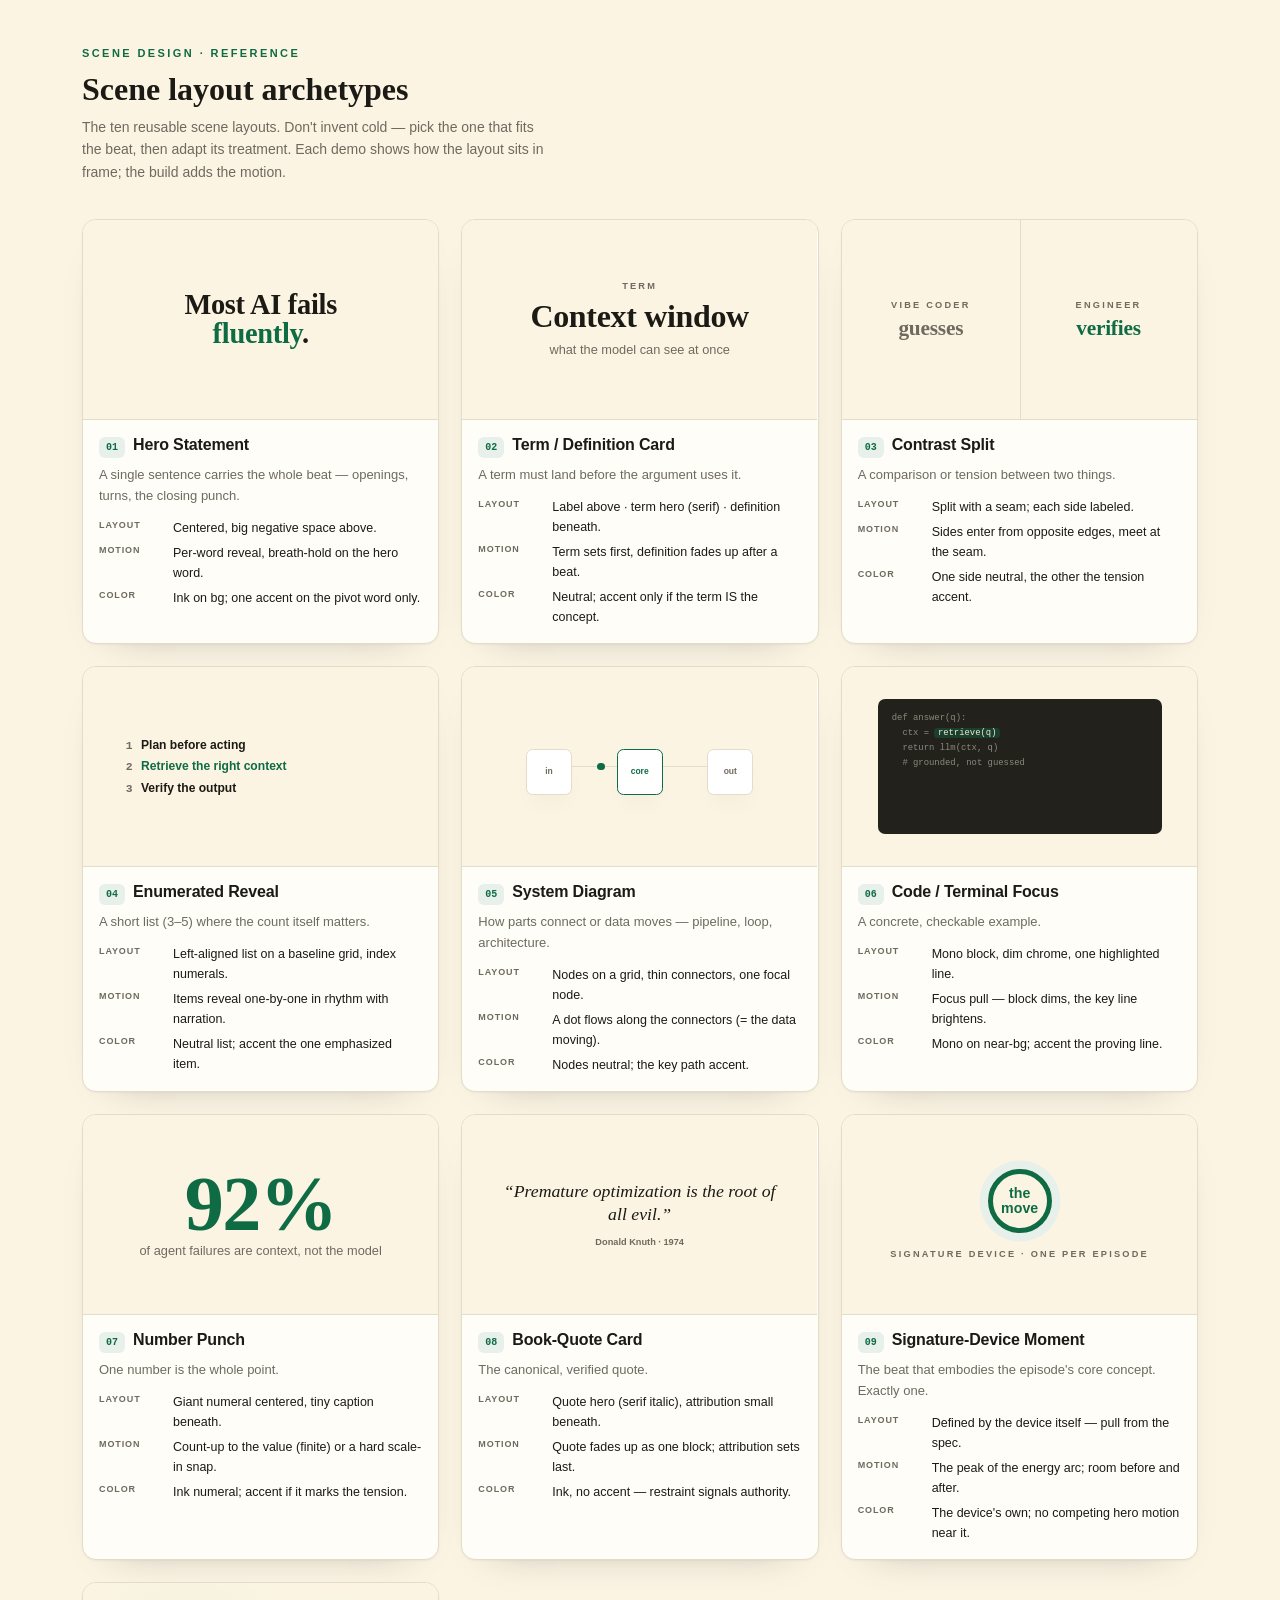
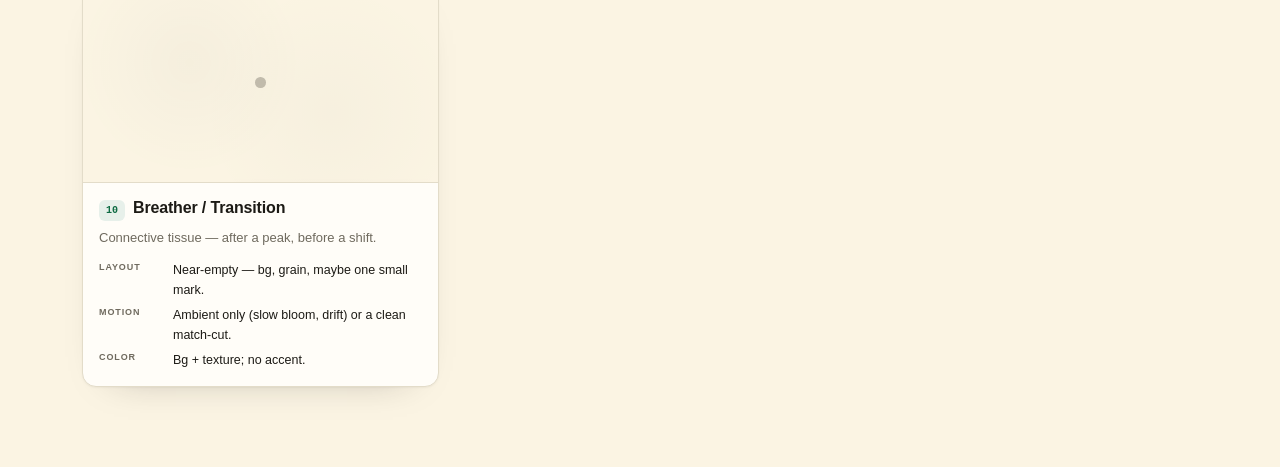
==== scene-design/references/scene-layouts.html @ bbed7df8 "scene-design: simple visual gallery of the 10 layout archetypes scene-layouts.html — one static, sel" ====
<!doctype html>
<html lang="en">
<head>
<meta charset="utf-8">
<meta name="viewport" content="width=device-width,initial-scale=1">
<title>Scene layout reference · archetypes</title>
<style>
  :root{
    --bg:#FBF4E3; --ink:#1C1A15; --muted:#6F6A5E; --line:#E3DCC9;
    --accent:#0E6B43; --accent-soft:#E7F0EA; --card:#FFFDF8;
    --serif:'Iowan Old Style','Palatino Linotype',Palatino,Georgia,serif;
    --sans:-apple-system,BlinkMacSystemFont,'Segoe UI',Inter,Roboto,sans-serif;
    --mono:ui-monospace,'SF Mono',Menlo,Consolas,monospace;
  }
  *{box-sizing:border-box}
  body{margin:0;background:var(--bg);color:var(--ink);font:14px/1.6 var(--sans);
    -webkit-font-smoothing:antialiased}
  header{max-width:1180px;margin:0 auto;padding:48px 32px 8px}
  header .ey{font:600 11px/1 var(--sans);letter-spacing:.22em;text-transform:uppercase;
    color:var(--accent);margin:0 0 12px}
  header h1{font:600 32px/1.15 var(--serif);margin:0 0 8px}
  header p{color:var(--muted);max-width:60ch;margin:0}
  .grid{max-width:1180px;margin:0 auto;padding:28px 32px 80px;
    display:grid;grid-template-columns:repeat(auto-fill,minmax(330px,1fr));gap:22px}
  .arch{background:var(--card);border:1px solid var(--line);border-radius:14px;overflow:hidden;
    box-shadow:0 1px 2px rgba(28,26,21,.04),0 16px 40px -32px rgba(28,26,21,.4)}
  .demo{position:relative;aspect-ratio:16/9;background:var(--bg);
    border-bottom:1px solid var(--line);container-type:inline-size;overflow:hidden}
  .meta{padding:14px 16px 16px}
  .meta .n{font:600 10px/1 var(--mono);color:var(--accent);background:var(--accent-soft);
    border-radius:6px;padding:5px 7px;margin-right:8px}
  .meta h2{display:inline;font:600 16px/1.3 var(--sans);letter-spacing:-.01em}
  .meta .when{color:var(--muted);margin:9px 0 11px;font-size:13px}
  .meta dl{margin:0;display:grid;grid-template-columns:64px 1fr;gap:5px 10px;font-size:12.5px}
  .meta dt{font:600 9px/1.6 var(--sans);letter-spacing:.1em;text-transform:uppercase;color:var(--muted)}
  .meta dd{margin:0}
  /* shared demo primitives (sized in container-query units to scale with the card) */
  .pad{position:absolute;inset:0;display:flex;flex-direction:column;align-items:center;
    justify-content:center;text-align:center;padding:7cqw 9cqw;gap:2.4cqw}
  .acc{color:var(--accent)}
  .lbl{font:700 2.6cqw/1.3 var(--sans);letter-spacing:.24em;text-transform:uppercase;color:var(--muted);margin:0}
  .hero{font:700 8cqw/1.05 var(--serif);letter-spacing:-.01em;margin:0}
  .sub{font:500 3.6cqw/1.3 var(--sans);color:var(--muted);margin:0}
  .seam{position:absolute;top:0;bottom:0;left:50%;width:1px;background:var(--line)}
  .col{position:absolute;top:0;bottom:0;width:50%;display:flex;flex-direction:column;
    align-items:center;justify-content:center;gap:1.6cqw}
  .chip{display:inline-block;font:600 2.6cqw/1 var(--sans);padding:1.6cqw 3cqw;border-radius:999px;
    background:var(--accent-soft);color:var(--accent);border:1px solid #CDE3D6}
  .row{display:flex;align-items:baseline;gap:2.4cqw;width:100%}
  .row .ix{font:700 3.2cqw/1 var(--mono);color:var(--muted)}
  .row .tx{font:600 3.4cqw/1.2 var(--sans)}
  .node{position:absolute;width:13cqw;height:13cqw;border-radius:14%;background:#fff;
    border:1px solid var(--line);display:flex;align-items:center;justify-content:center;
    font:700 2.4cqw/1 var(--sans);color:var(--muted);box-shadow:0 4cqw 8cqw -5cqw rgba(28,26,21,.3)}
  .link{position:absolute;height:1px;background:var(--line)}
  .flowdot{position:absolute;width:2.2cqw;height:2.2cqw;border-radius:50%;background:var(--accent)}
  pre.code{position:absolute;inset:9cqw 10cqw;margin:0;background:#23211B;border-radius:2cqw;
    padding:3.4cqw 4cqw;font:2.5cqw/1.7 var(--mono);color:#8C887C;overflow:hidden}
  pre.code .hot{color:#EDEAE0;background:rgba(14,107,67,.4);border-radius:1cqw;padding:0 1cqw}
  .num{font:700 22cqw/.9 var(--serif);letter-spacing:-.02em;margin:0}
  blockquote.q{font:italic 500 5cqw/1.3 var(--serif);margin:0;max-width:80cqw}
  cite.cite{font:600 2.6cqw/1.4 var(--sans);color:var(--muted);font-style:normal}
  .device{width:18cqw;height:18cqw;border-radius:50%;border:1.5cqw solid var(--accent);
    box-shadow:0 0 0 2.4cqw var(--accent-soft);display:flex;align-items:center;justify-content:center;
    font:700 4cqw/1 var(--sans);color:var(--accent)}
  .mark{width:3cqw;height:3cqw;border-radius:50%;background:var(--muted);opacity:.4}
  .grain{position:absolute;inset:0;opacity:.5;
    background:radial-gradient(circle at 30% 40%,rgba(28,26,21,.05),transparent 40%),
    radial-gradient(circle at 70% 65%,rgba(28,26,21,.04),transparent 45%)}
</style>
</head>
<body>
<header>
  <p class="ey">Scene design · reference</p>
  <h1>Scene layout archetypes</h1>
  <p>The ten reusable scene layouts. Don't invent cold — pick the one that fits the beat, then adapt its treatment. Each demo shows how the layout sits in frame; the build adds the motion.</p>
</header>

<div class="grid">

  <!-- 1 -->
  <article class="arch">
    <div class="demo"><div class="pad">
      <p class="hero">Most AI fails<br><span class="acc">fluently</span>.</p>
    </div></div>
    <div class="meta"><span class="n">01</span><h2>Hero Statement</h2>
      <p class="when">A single sentence carries the whole beat — openings, turns, the closing punch.</p>
      <dl><dt>Layout</dt><dd>Centered, big negative space above.</dd>
        <dt>Motion</dt><dd>Per-word reveal, breath-hold on the hero word.</dd>
        <dt>Color</dt><dd>Ink on bg; one accent on the pivot word only.</dd></dl>
    </div>
  </article>

  <!-- 2 -->
  <article class="arch">
    <div class="demo"><div class="pad">
      <p class="lbl">Term</p>
      <p class="hero" style="font-size:9cqw">Context window</p>
      <p class="sub">what the model can see at once</p>
    </div></div>
    <div class="meta"><span class="n">02</span><h2>Term / Definition Card</h2>
      <p class="when">A term must land before the argument uses it.</p>
      <dl><dt>Layout</dt><dd>Label above · term hero (serif) · definition beneath.</dd>
        <dt>Motion</dt><dd>Term sets first, definition fades up after a beat.</dd>
        <dt>Color</dt><dd>Neutral; accent only if the term IS the concept.</dd></dl>
    </div>
  </article>

  <!-- 3 -->
  <article class="arch">
    <div class="demo">
      <div class="seam"></div>
      <div class="col" style="left:0"><p class="lbl">Vibe coder</p><p class="hero" style="font-size:6cqw;color:var(--muted)">guesses</p></div>
      <div class="col" style="right:0"><p class="lbl acc">Engineer</p><p class="hero acc" style="font-size:6cqw">verifies</p></div>
    </div>
    <div class="meta"><span class="n">03</span><h2>Contrast Split</h2>
      <p class="when">A comparison or tension between two things.</p>
      <dl><dt>Layout</dt><dd>Split with a seam; each side labeled.</dd>
        <dt>Motion</dt><dd>Sides enter from opposite edges, meet at the seam.</dd>
        <dt>Color</dt><dd>One side neutral, the other the tension accent.</dd></dl>
    </div>
  </article>

  <!-- 4 -->
  <article class="arch">
    <div class="demo"><div class="pad" style="align-items:stretch;justify-content:center;gap:2cqw;padding:9cqw 12cqw">
      <div class="row"><span class="ix">1</span><span class="tx">Plan before acting</span></div>
      <div class="row"><span class="ix acc">2</span><span class="tx acc">Retrieve the right context</span></div>
      <div class="row"><span class="ix">3</span><span class="tx">Verify the output</span></div>
    </div></div>
    <div class="meta"><span class="n">04</span><h2>Enumerated Reveal</h2>
      <p class="when">A short list (3–5) where the count itself matters.</p>
      <dl><dt>Layout</dt><dd>Left-aligned list on a baseline grid, index numerals.</dd>
        <dt>Motion</dt><dd>Items reveal one-by-one in rhythm with narration.</dd>
        <dt>Color</dt><dd>Neutral list; accent the one emphasized item.</dd></dl>
    </div>
  </article>

  <!-- 5 -->
  <article class="arch">
    <div class="demo">
      <div class="link" style="left:24cqw;right:50cqw;top:50%"></div>
      <div class="link" style="left:50cqw;right:24cqw;top:50%"></div>
      <div class="node" style="left:18cqw;top:41%">in</div>
      <div class="node acc" style="left:43.5cqw;top:41%;border-color:var(--accent);color:var(--accent)">core</div>
      <div class="node" style="right:18cqw;top:41%">out</div>
      <div class="flowdot" style="left:38cqw;top:calc(50% - 1.1cqw)"></div>
    </div>
    <div class="meta"><span class="n">05</span><h2>System Diagram</h2>
      <p class="when">How parts connect or data moves — pipeline, loop, architecture.</p>
      <dl><dt>Layout</dt><dd>Nodes on a grid, thin connectors, one focal node.</dd>
        <dt>Motion</dt><dd>A dot flows along the connectors (= the data moving).</dd>
        <dt>Color</dt><dd>Nodes neutral; the key path accent.</dd></dl>
    </div>
  </article>

  <!-- 6 -->
  <article class="arch">
    <div class="demo">
      <pre class="code">def answer(q):
  ctx = <span class="hot">retrieve(q)</span>
  return llm(ctx, q)
  # grounded, not guessed</pre>
    </div>
    <div class="meta"><span class="n">06</span><h2>Code / Terminal Focus</h2>
      <p class="when">A concrete, checkable example.</p>
      <dl><dt>Layout</dt><dd>Mono block, dim chrome, one highlighted line.</dd>
        <dt>Motion</dt><dd>Focus pull — block dims, the key line brightens.</dd>
        <dt>Color</dt><dd>Mono on near-bg; accent the proving line.</dd></dl>
    </div>
  </article>

  <!-- 7 -->
  <article class="arch">
    <div class="demo"><div class="pad" style="gap:1cqw">
      <p class="num acc">92%</p>
      <p class="sub">of agent failures are context, not the model</p>
    </div></div>
    <div class="meta"><span class="n">07</span><h2>Number Punch</h2>
      <p class="when">One number is the whole point.</p>
      <dl><dt>Layout</dt><dd>Giant numeral centered, tiny caption beneath.</dd>
        <dt>Motion</dt><dd>Count-up to the value (finite) or a hard scale-in snap.</dd>
        <dt>Color</dt><dd>Ink numeral; accent if it marks the tension.</dd></dl>
    </div>
  </article>

  <!-- 8 -->
  <article class="arch">
    <div class="demo"><div class="pad" style="gap:3cqw">
      <blockquote class="q">“Premature optimization is the root of all evil.”</blockquote>
      <cite class="cite">Donald Knuth · 1974</cite>
    </div></div>
    <div class="meta"><span class="n">08</span><h2>Book-Quote Card</h2>
      <p class="when">The canonical, verified quote.</p>
      <dl><dt>Layout</dt><dd>Quote hero (serif italic), attribution small beneath.</dd>
        <dt>Motion</dt><dd>Quote fades up as one block; attribution sets last.</dd>
        <dt>Color</dt><dd>Ink, no accent — restraint signals authority.</dd></dl>
    </div>
  </article>

  <!-- 9 -->
  <article class="arch">
    <div class="demo"><div class="pad">
      <div class="device">the<br>move</div>
      <p class="lbl" style="margin-top:2cqw">signature device · one per episode</p>
    </div></div>
    <div class="meta"><span class="n">09</span><h2>Signature-Device Moment</h2>
      <p class="when">The beat that embodies the episode's core concept. Exactly one.</p>
      <dl><dt>Layout</dt><dd>Defined by the device itself — pull from the spec.</dd>
        <dt>Motion</dt><dd>The peak of the energy arc; room before and after.</dd>
        <dt>Color</dt><dd>The device's own; no competing hero motion near it.</dd></dl>
    </div>
  </article>

  <!-- 10 -->
  <article class="arch">
    <div class="demo">
      <div class="grain"></div>
      <div class="pad"><div class="mark"></div></div>
    </div>
    <div class="meta"><span class="n">10</span><h2>Breather / Transition</h2>
      <p class="when">Connective tissue — after a peak, before a shift.</p>
      <dl><dt>Layout</dt><dd>Near-empty — bg, grain, maybe one small mark.</dd>
        <dt>Motion</dt><dd>Ambient only (slow bloom, drift) or a clean match-cut.</dd>
        <dt>Color</dt><dd>Bg + texture; no accent.</dd></dl>
    </div>
  </article>

</div>
</body>
</html>
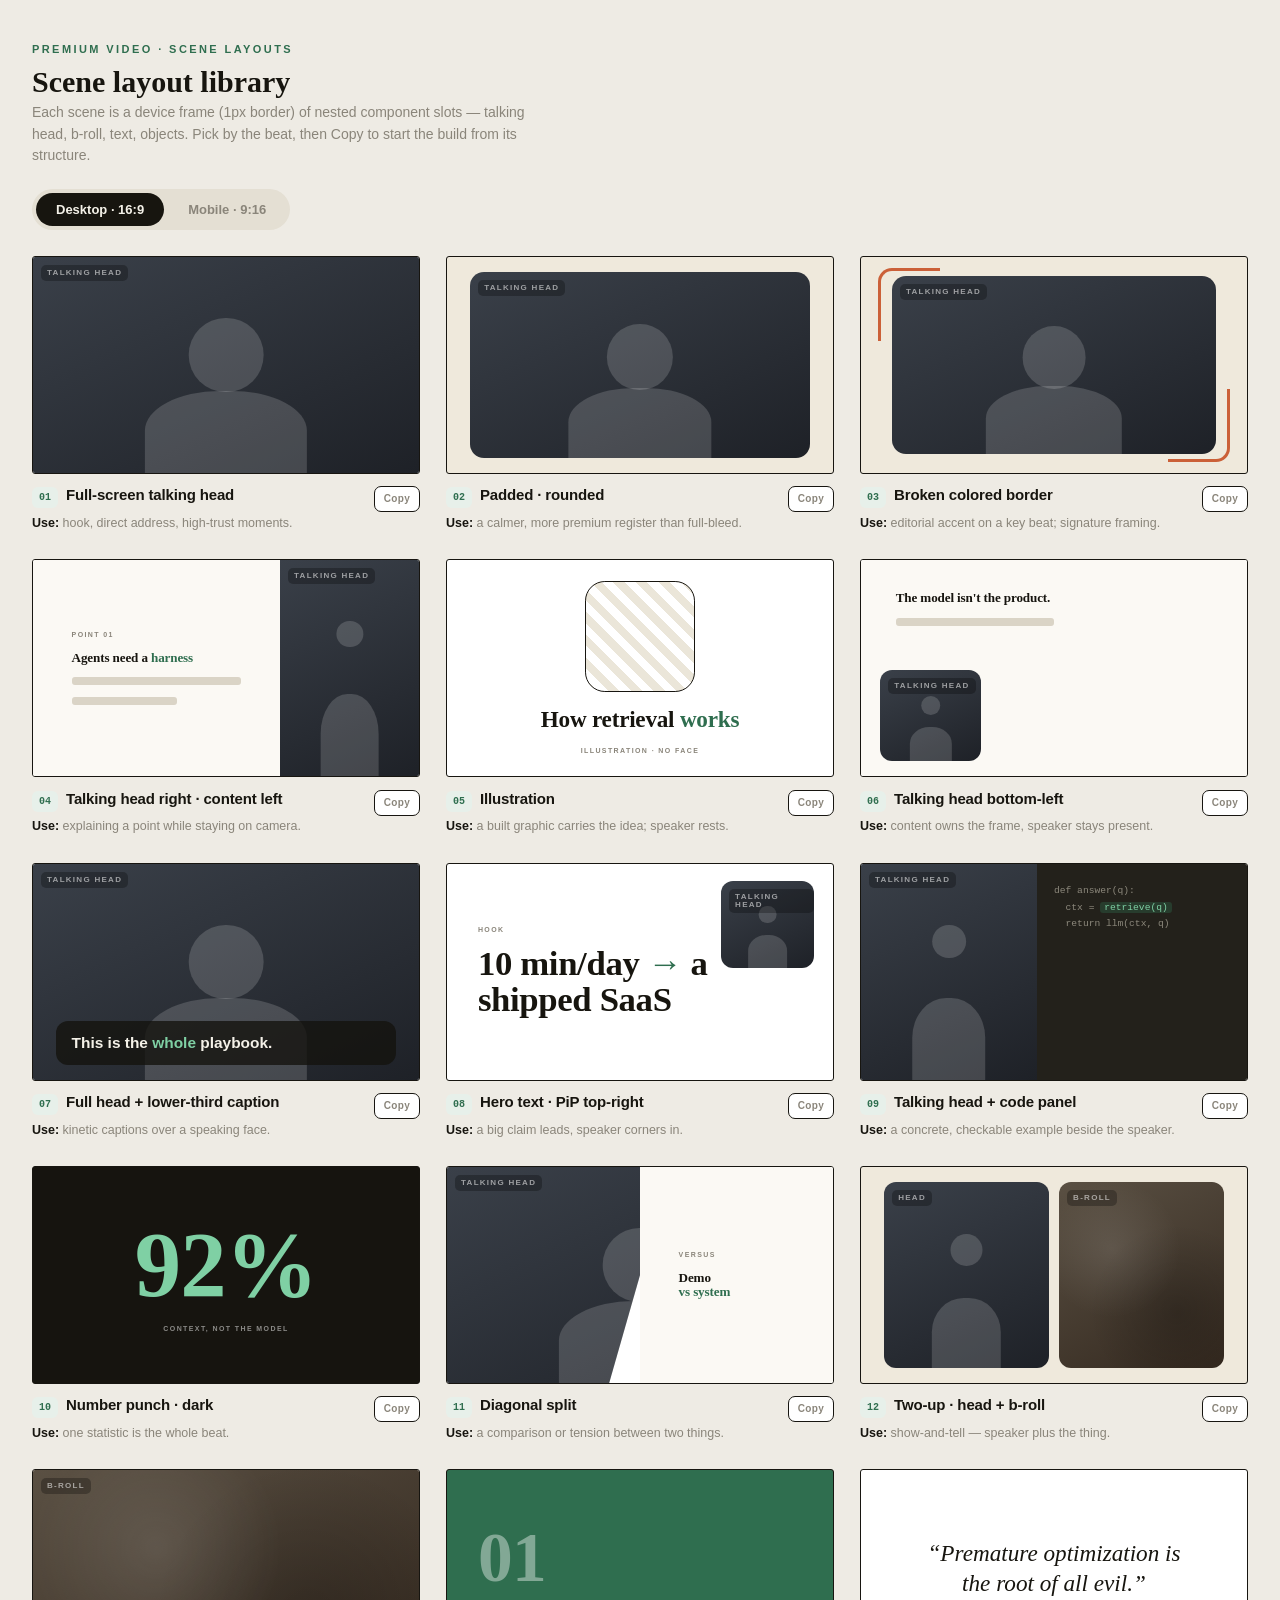
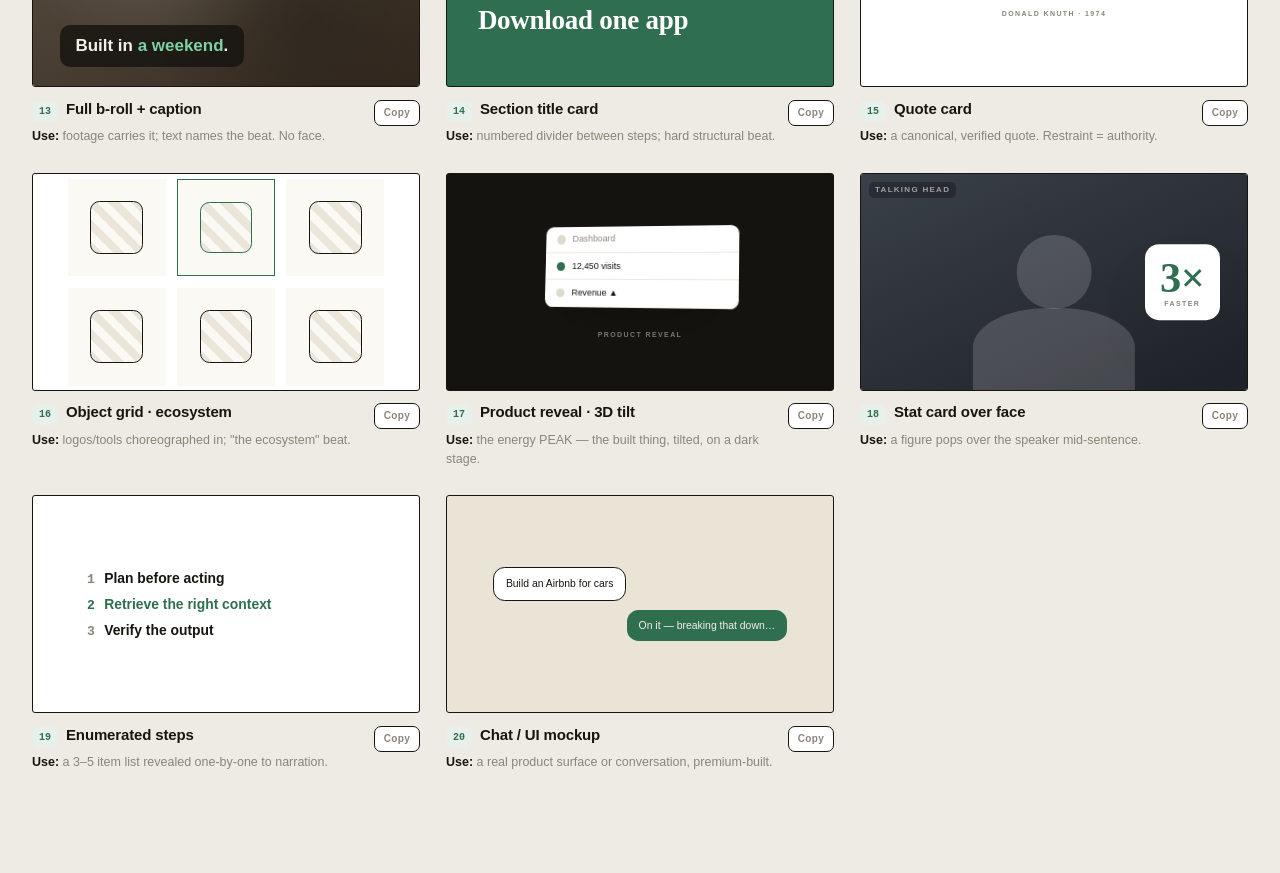
==== commit 7423cd5d: "gates: floor-not-ceiling + independent verdicts; queek structural gate gets teeth Per Benny: a gate " ====
--- a/scene-design/references/scene-layouts.html
+++ b/scene-design/references/scene-layouts.html
@@ -3,229 +3,283 @@
 <head>
 <meta charset="utf-8">
 <meta name="viewport" content="width=device-width,initial-scale=1">
-<title>Scene layout reference · archetypes</title>
+<title>Premium video scene layouts</title>
 <style>
   :root{
-    --bg:#FBF4E3; --ink:#1C1A15; --muted:#6F6A5E; --line:#E3DCC9;
-    --accent:#0E6B43; --accent-soft:#E7F0EA; --card:#FFFDF8;
+    --page:#EEEBE4; --ink:#17150F; --muted:#8A857A; --line:#171510;
+    --soft:#E4DFD3; --panel:#FBF9F4; --device:#FFFFFF;
+    --matte:#EFE9DC; --accent:#2F6E4F; --warm:#CB6038; --ink2:#2A2740;
+    --vid1:#3A4049; --vid2:#1E2127; --face:rgba(255,255,255,.16);
+    --broll1:#5A5043; --broll2:#34291F;
+    --sans:-apple-system,BlinkMacSystemFont,'Segoe UI',Inter,Roboto,sans-serif;
     --serif:'Iowan Old Style','Palatino Linotype',Palatino,Georgia,serif;
-    --sans:-apple-system,BlinkMacSystemFont,'Segoe UI',Inter,Roboto,sans-serif;
     --mono:ui-monospace,'SF Mono',Menlo,Consolas,monospace;
   }
   *{box-sizing:border-box}
-  body{margin:0;background:var(--bg);color:var(--ink);font:14px/1.6 var(--sans);
-    -webkit-font-smoothing:antialiased}
-  header{max-width:1180px;margin:0 auto;padding:48px 32px 8px}
-  header .ey{font:600 11px/1 var(--sans);letter-spacing:.22em;text-transform:uppercase;
-    color:var(--accent);margin:0 0 12px}
-  header h1{font:600 32px/1.15 var(--serif);margin:0 0 8px}
-  header p{color:var(--muted);max-width:60ch;margin:0}
-  .grid{max-width:1180px;margin:0 auto;padding:28px 32px 80px;
-    display:grid;grid-template-columns:repeat(auto-fill,minmax(330px,1fr));gap:22px}
-  .arch{background:var(--card);border:1px solid var(--line);border-radius:14px;overflow:hidden;
-    box-shadow:0 1px 2px rgba(28,26,21,.04),0 16px 40px -32px rgba(28,26,21,.4)}
-  .demo{position:relative;aspect-ratio:16/9;background:var(--bg);
-    border-bottom:1px solid var(--line);container-type:inline-size;overflow:hidden}
-  .meta{padding:14px 16px 16px}
-  .meta .n{font:600 10px/1 var(--mono);color:var(--accent);background:var(--accent-soft);
-    border-radius:6px;padding:5px 7px;margin-right:8px}
-  .meta h2{display:inline;font:600 16px/1.3 var(--sans);letter-spacing:-.01em}
-  .meta .when{color:var(--muted);margin:9px 0 11px;font-size:13px}
-  .meta dl{margin:0;display:grid;grid-template-columns:64px 1fr;gap:5px 10px;font-size:12.5px}
-  .meta dt{font:600 9px/1.6 var(--sans);letter-spacing:.1em;text-transform:uppercase;color:var(--muted)}
-  .meta dd{margin:0}
-  /* shared demo primitives (sized in container-query units to scale with the card) */
-  .pad{position:absolute;inset:0;display:flex;flex-direction:column;align-items:center;
-    justify-content:center;text-align:center;padding:7cqw 9cqw;gap:2.4cqw}
+  body{margin:0;background:var(--page);color:var(--ink);font:14px/1.55 var(--sans);-webkit-font-smoothing:antialiased}
+  header{max-width:1320px;margin:0 auto;padding:44px 32px 0}
+  .ey{font:600 11px/1 var(--sans);letter-spacing:.22em;text-transform:uppercase;color:var(--accent);margin:0 0 10px}
+  h1{font:600 30px/1.1 var(--serif);margin:0 0 4px}
+  .sub{color:var(--muted);margin:0 0 22px;max-width:64ch}
+  .tabs{display:inline-flex;gap:4px;background:var(--soft);border-radius:999px;padding:4px}
+  .tabs button{border:0;background:none;cursor:pointer;font:600 13px/1 var(--sans);padding:10px 20px;border-radius:999px;color:var(--muted)}
+  .tabs button.on{background:var(--ink);color:#F4F1E8}
+  .panel{display:none;max-width:1320px;margin:0 auto;padding:26px 32px 100px}
+  .panel.on{display:block}
+  .grid{display:grid;gap:26px}
+  .gd{grid-template-columns:repeat(auto-fill,minmax(372px,1fr))}
+  .gm{grid-template-columns:repeat(auto-fill,minmax(228px,1fr))}
+  .scene .cap{margin-top:11px;display:flex;align-items:flex-start;gap:10px}
+  .scene .cap .body{flex:1}
+  .scene .cap .n{font:600 10px/1 var(--mono);color:var(--accent);background:#E7F0EA;border-radius:6px;padding:5px 7px;margin-right:8px}
+  .scene .cap h3{display:inline;font:600 15px/1.3 var(--sans);letter-spacing:-.01em}
+  .scene .cap .use{color:var(--muted);margin:7px 0 0;font-size:12.5px}
+  .scene .cap .use b{color:var(--ink);font-weight:600}
+  .copy{border:1px solid var(--line);background:var(--device);color:var(--muted);cursor:pointer;
+    font:600 10px/1 var(--sans);letter-spacing:.03em;padding:7px 9px;border-radius:7px;white-space:nowrap;margin-top:1px}
+  .copy:hover{color:var(--accent);border-color:var(--accent)}
+
+  /* ---- the device (the video frame) ---- */
+  .device{position:relative;width:100%;border:1px solid var(--line);background:var(--device);
+    overflow:hidden;border-radius:3px;container-type:inline-size}
+  .d16{aspect-ratio:16/9}
+  .d9{aspect-ratio:9/16}
+  .fill{position:absolute;inset:0}
+
+  /* ---- components ---- */
+  .th{background:linear-gradient(155deg,var(--vid1),var(--vid2));overflow:hidden}
+  .th .face{position:absolute;left:50%;bottom:-2%;transform:translateX(-50%);width:42%;height:74%}
+  .th .face::before{content:"";position:absolute;left:50%;top:0;transform:translateX(-50%);width:46%;aspect-ratio:1;border-radius:50%;background:var(--face)}
+  .th .face::after{content:"";position:absolute;left:50%;bottom:0;transform:translateX(-50%);width:100%;height:54%;border-radius:46% 46% 0 0;background:var(--face)}
+  .tag{position:absolute;top:8px;left:8px;font:600 8px/1 var(--sans);letter-spacing:.16em;text-transform:uppercase;
+    color:rgba(255,255,255,.55);background:rgba(0,0,0,.28);border-radius:5px;padding:4px 6px;z-index:3}
+  .broll{background:linear-gradient(150deg,var(--broll1),var(--broll2));overflow:hidden}
+  .broll::after{content:"";position:absolute;inset:0;background:
+    radial-gradient(circle at 32% 36%,rgba(255,255,255,.1),transparent 42%),
+    radial-gradient(circle at 72% 70%,rgba(0,0,0,.22),transparent 50%)}
+  .txt{background:var(--panel);padding:9% 10%;display:flex;flex-direction:column;justify-content:center;gap:8%}
+  .txt .h{font:700 clamp(13px,3.4cqw,26px)/1.1 var(--serif);letter-spacing:-.01em}
+  .txt .l{height:5.5%;min-height:5px;border-radius:3px;background:#DAD4C6}
+  .txt .l.s{width:62%}
   .acc{color:var(--accent)}
-  .lbl{font:700 2.6cqw/1.3 var(--sans);letter-spacing:.24em;text-transform:uppercase;color:var(--muted);margin:0}
-  .hero{font:700 8cqw/1.05 var(--serif);letter-spacing:-.01em;margin:0}
-  .sub{font:500 3.6cqw/1.3 var(--sans);color:var(--muted);margin:0}
-  .seam{position:absolute;top:0;bottom:0;left:50%;width:1px;background:var(--line)}
-  .col{position:absolute;top:0;bottom:0;width:50%;display:flex;flex-direction:column;
-    align-items:center;justify-content:center;gap:1.6cqw}
-  .chip{display:inline-block;font:600 2.6cqw/1 var(--sans);padding:1.6cqw 3cqw;border-radius:999px;
-    background:var(--accent-soft);color:var(--accent);border:1px solid #CDE3D6}
-  .row{display:flex;align-items:baseline;gap:2.4cqw;width:100%}
-  .row .ix{font:700 3.2cqw/1 var(--mono);color:var(--muted)}
-  .row .tx{font:600 3.4cqw/1.2 var(--sans)}
-  .node{position:absolute;width:13cqw;height:13cqw;border-radius:14%;background:#fff;
-    border:1px solid var(--line);display:flex;align-items:center;justify-content:center;
-    font:700 2.4cqw/1 var(--sans);color:var(--muted);box-shadow:0 4cqw 8cqw -5cqw rgba(28,26,21,.3)}
-  .link{position:absolute;height:1px;background:var(--line)}
-  .flowdot{position:absolute;width:2.2cqw;height:2.2cqw;border-radius:50%;background:var(--accent)}
-  pre.code{position:absolute;inset:9cqw 10cqw;margin:0;background:#23211B;border-radius:2cqw;
-    padding:3.4cqw 4cqw;font:2.5cqw/1.7 var(--mono);color:#8C887C;overflow:hidden}
-  pre.code .hot{color:#EDEAE0;background:rgba(14,107,67,.4);border-radius:1cqw;padding:0 1cqw}
-  .num{font:700 22cqw/.9 var(--serif);letter-spacing:-.02em;margin:0}
-  blockquote.q{font:italic 500 5cqw/1.3 var(--serif);margin:0;max-width:80cqw}
-  cite.cite{font:600 2.6cqw/1.4 var(--sans);color:var(--muted);font-style:normal}
-  .device{width:18cqw;height:18cqw;border-radius:50%;border:1.5cqw solid var(--accent);
-    box-shadow:0 0 0 2.4cqw var(--accent-soft);display:flex;align-items:center;justify-content:center;
-    font:700 4cqw/1 var(--sans);color:var(--accent)}
-  .mark{width:3cqw;height:3cqw;border-radius:50%;background:var(--muted);opacity:.4}
-  .grain{position:absolute;inset:0;opacity:.5;
-    background:radial-gradient(circle at 30% 40%,rgba(28,26,21,.05),transparent 40%),
-    radial-gradient(circle at 70% 65%,rgba(28,26,21,.04),transparent 45%)}
+  .obj{background:var(--panel);display:flex;align-items:center;justify-content:center}
+  .obj .shape{width:46%;aspect-ratio:1;border:1px solid var(--line);border-radius:18%;
+    background:repeating-linear-gradient(45deg,#EBE6D9 0 8px,transparent 8px 16px)}
+  .lbl{font:700 clamp(7px,1.7cqw,11px)/1.2 var(--sans);letter-spacing:.2em;text-transform:uppercase;color:var(--muted)}
+  .pad{position:absolute;inset:0;display:flex;flex-direction:column;align-items:center;justify-content:center;text-align:center;gap:3cqw;padding:8cqw}
+  .hero{font:700 8cqw/1.04 var(--serif);letter-spacing:-.01em;margin:0}
+  .row{position:absolute;inset:0;display:flex}
+  .uicard{background:#fff;border:1px solid var(--line);border-radius:2.4cqw;box-shadow:0 6cqw 14cqw -7cqw rgba(0,0,0,.4);overflow:hidden}
+  .uirow{display:flex;align-items:center;gap:2cqw;padding:2.2cqw 3cqw;border-bottom:1px solid #EDE8DB;font:2.4cqw/1 var(--sans)}
+  .dot{width:2.4cqw;height:2.4cqw;border-radius:50%;background:#E0DAcc;flex:none}
+  .bubble{max-width:74%;padding:2.4cqw 3cqw;border-radius:3cqw;font:2.7cqw/1.25 var(--sans)}
+
+  #toast{position:fixed;bottom:26px;left:50%;transform:translateX(-50%);background:var(--accent);color:#F4F1E8;
+    font:600 12px/1 var(--sans);padding:11px 16px;border-radius:9px;opacity:0;pointer-events:none;transition:.25s}
+  #toast.on{opacity:1}
+  @media(max-width:520px){.gd{grid-template-columns:1fr}}
 </style>
 </head>
 <body>
 <header>
-  <p class="ey">Scene design · reference</p>
-  <h1>Scene layout archetypes</h1>
-  <p>The ten reusable scene layouts. Don't invent cold — pick the one that fits the beat, then adapt its treatment. Each demo shows how the layout sits in frame; the build adds the motion.</p>
+  <p class="ey">Premium video · scene layouts</p>
+  <h1>Scene layout library</h1>
+  <p class="sub">Each scene is a device frame (1px border) of nested component slots — talking head, b-roll, text, objects. Pick by the beat, then Copy to start the build from its structure.</p>
+  <div class="tabs">
+    <button class="on" data-tab="desktop">Desktop · 16:9</button>
+    <button data-tab="mobile">Mobile · 9:16</button>
+  </div>
 </header>
 
-<div class="grid">
-
-  <!-- 1 -->
-  <article class="arch">
-    <div class="demo"><div class="pad">
-      <p class="hero">Most AI fails<br><span class="acc">fluently</span>.</p>
-    </div></div>
-    <div class="meta"><span class="n">01</span><h2>Hero Statement</h2>
-      <p class="when">A single sentence carries the whole beat — openings, turns, the closing punch.</p>
-      <dl><dt>Layout</dt><dd>Centered, big negative space above.</dd>
-        <dt>Motion</dt><dd>Per-word reveal, breath-hold on the hero word.</dd>
-        <dt>Color</dt><dd>Ink on bg; one accent on the pivot word only.</dd></dl>
-    </div>
-  </article>
-
-  <!-- 2 -->
-  <article class="arch">
-    <div class="demo"><div class="pad">
-      <p class="lbl">Term</p>
-      <p class="hero" style="font-size:9cqw">Context window</p>
-      <p class="sub">what the model can see at once</p>
-    </div></div>
-    <div class="meta"><span class="n">02</span><h2>Term / Definition Card</h2>
-      <p class="when">A term must land before the argument uses it.</p>
-      <dl><dt>Layout</dt><dd>Label above · term hero (serif) · definition beneath.</dd>
-        <dt>Motion</dt><dd>Term sets first, definition fades up after a beat.</dd>
-        <dt>Color</dt><dd>Neutral; accent only if the term IS the concept.</dd></dl>
-    </div>
-  </article>
-
-  <!-- 3 -->
-  <article class="arch">
-    <div class="demo">
-      <div class="seam"></div>
-      <div class="col" style="left:0"><p class="lbl">Vibe coder</p><p class="hero" style="font-size:6cqw;color:var(--muted)">guesses</p></div>
-      <div class="col" style="right:0"><p class="lbl acc">Engineer</p><p class="hero acc" style="font-size:6cqw">verifies</p></div>
-    </div>
-    <div class="meta"><span class="n">03</span><h2>Contrast Split</h2>
-      <p class="when">A comparison or tension between two things.</p>
-      <dl><dt>Layout</dt><dd>Split with a seam; each side labeled.</dd>
-        <dt>Motion</dt><dd>Sides enter from opposite edges, meet at the seam.</dd>
-        <dt>Color</dt><dd>One side neutral, the other the tension accent.</dd></dl>
-    </div>
-  </article>
-
-  <!-- 4 -->
-  <article class="arch">
-    <div class="demo"><div class="pad" style="align-items:stretch;justify-content:center;gap:2cqw;padding:9cqw 12cqw">
-      <div class="row"><span class="ix">1</span><span class="tx">Plan before acting</span></div>
-      <div class="row"><span class="ix acc">2</span><span class="tx acc">Retrieve the right context</span></div>
-      <div class="row"><span class="ix">3</span><span class="tx">Verify the output</span></div>
-    </div></div>
-    <div class="meta"><span class="n">04</span><h2>Enumerated Reveal</h2>
-      <p class="when">A short list (3–5) where the count itself matters.</p>
-      <dl><dt>Layout</dt><dd>Left-aligned list on a baseline grid, index numerals.</dd>
-        <dt>Motion</dt><dd>Items reveal one-by-one in rhythm with narration.</dd>
-        <dt>Color</dt><dd>Neutral list; accent the one emphasized item.</dd></dl>
-    </div>
-  </article>
-
-  <!-- 5 -->
-  <article class="arch">
-    <div class="demo">
-      <div class="link" style="left:24cqw;right:50cqw;top:50%"></div>
-      <div class="link" style="left:50cqw;right:24cqw;top:50%"></div>
-      <div class="node" style="left:18cqw;top:41%">in</div>
-      <div class="node acc" style="left:43.5cqw;top:41%;border-color:var(--accent);color:var(--accent)">core</div>
-      <div class="node" style="right:18cqw;top:41%">out</div>
-      <div class="flowdot" style="left:38cqw;top:calc(50% - 1.1cqw)"></div>
-    </div>
-    <div class="meta"><span class="n">05</span><h2>System Diagram</h2>
-      <p class="when">How parts connect or data moves — pipeline, loop, architecture.</p>
-      <dl><dt>Layout</dt><dd>Nodes on a grid, thin connectors, one focal node.</dd>
-        <dt>Motion</dt><dd>A dot flows along the connectors (= the data moving).</dd>
-        <dt>Color</dt><dd>Nodes neutral; the key path accent.</dd></dl>
-    </div>
-  </article>
-
-  <!-- 6 -->
-  <article class="arch">
-    <div class="demo">
-      <pre class="code">def answer(q):
-  ctx = <span class="hot">retrieve(q)</span>
-  return llm(ctx, q)
-  # grounded, not guessed</pre>
-    </div>
-    <div class="meta"><span class="n">06</span><h2>Code / Terminal Focus</h2>
-      <p class="when">A concrete, checkable example.</p>
-      <dl><dt>Layout</dt><dd>Mono block, dim chrome, one highlighted line.</dd>
-        <dt>Motion</dt><dd>Focus pull — block dims, the key line brightens.</dd>
-        <dt>Color</dt><dd>Mono on near-bg; accent the proving line.</dd></dl>
-    </div>
-  </article>
-
-  <!-- 7 -->
-  <article class="arch">
-    <div class="demo"><div class="pad" style="gap:1cqw">
-      <p class="num acc">92%</p>
-      <p class="sub">of agent failures are context, not the model</p>
-    </div></div>
-    <div class="meta"><span class="n">07</span><h2>Number Punch</h2>
-      <p class="when">One number is the whole point.</p>
-      <dl><dt>Layout</dt><dd>Giant numeral centered, tiny caption beneath.</dd>
-        <dt>Motion</dt><dd>Count-up to the value (finite) or a hard scale-in snap.</dd>
-        <dt>Color</dt><dd>Ink numeral; accent if it marks the tension.</dd></dl>
-    </div>
-  </article>
-
-  <!-- 8 -->
-  <article class="arch">
-    <div class="demo"><div class="pad" style="gap:3cqw">
-      <blockquote class="q">“Premature optimization is the root of all evil.”</blockquote>
-      <cite class="cite">Donald Knuth · 1974</cite>
-    </div></div>
-    <div class="meta"><span class="n">08</span><h2>Book-Quote Card</h2>
-      <p class="when">The canonical, verified quote.</p>
-      <dl><dt>Layout</dt><dd>Quote hero (serif italic), attribution small beneath.</dd>
-        <dt>Motion</dt><dd>Quote fades up as one block; attribution sets last.</dd>
-        <dt>Color</dt><dd>Ink, no accent — restraint signals authority.</dd></dl>
-    </div>
-  </article>
-
-  <!-- 9 -->
-  <article class="arch">
-    <div class="demo"><div class="pad">
-      <div class="device">the<br>move</div>
-      <p class="lbl" style="margin-top:2cqw">signature device · one per episode</p>
-    </div></div>
-    <div class="meta"><span class="n">09</span><h2>Signature-Device Moment</h2>
-      <p class="when">The beat that embodies the episode's core concept. Exactly one.</p>
-      <dl><dt>Layout</dt><dd>Defined by the device itself — pull from the spec.</dd>
-        <dt>Motion</dt><dd>The peak of the energy arc; room before and after.</dd>
-        <dt>Color</dt><dd>The device's own; no competing hero motion near it.</dd></dl>
-    </div>
-  </article>
-
-  <!-- 10 -->
-  <article class="arch">
-    <div class="demo">
-      <div class="grain"></div>
-      <div class="pad"><div class="mark"></div></div>
-    </div>
-    <div class="meta"><span class="n">10</span><h2>Breather / Transition</h2>
-      <p class="when">Connective tissue — after a peak, before a shift.</p>
-      <dl><dt>Layout</dt><dd>Near-empty — bg, grain, maybe one small mark.</dd>
-        <dt>Motion</dt><dd>Ambient only (slow bloom, drift) or a clean match-cut.</dd>
-        <dt>Color</dt><dd>Bg + texture; no accent.</dd></dl>
-    </div>
-  </article>
-
-</div>
+<!-- ===================== DESKTOP ===================== -->
+<section class="panel on" id="desktop">
+  <div class="grid gd">
+
+    <div class="scene"><div class="device d16">
+      <div class="th fill"><span class="tag">Talking head</span><div class="face"></div></div>
+    </div><div class="cap"><div class="body"><span class="n">01</span><h3>Full-screen talking head</h3>
+      <p class="use"><b>Use:</b> hook, direct address, high-trust moments.</p></div><button class="copy">Copy</button></div></div>
+
+    <div class="scene"><div class="device d16" style="background:var(--matte)">
+      <div class="th" style="position:absolute;inset:7% 6%;border-radius:14px"><span class="tag">Talking head</span><div class="face"></div></div>
+    </div><div class="cap"><div class="body"><span class="n">02</span><h3>Padded · rounded</h3>
+      <p class="use"><b>Use:</b> a calmer, more premium register than full-bleed.</p></div><button class="copy">Copy</button></div></div>
+
+    <div class="scene"><div class="device d16" style="background:var(--matte)">
+      <div class="th" style="position:absolute;inset:9% 8%;border-radius:14px"><span class="tag">Talking head</span><div class="face"></div></div>
+      <div style="position:absolute;left:4.5%;top:5%;width:16%;height:34%;border-left:3px solid var(--warm);border-top:3px solid var(--warm);border-radius:14px 0 0 0"></div>
+      <div style="position:absolute;right:4.5%;bottom:5%;width:16%;height:34%;border-right:3px solid var(--warm);border-bottom:3px solid var(--warm);border-radius:0 0 14px 0"></div>
+    </div><div class="cap"><div class="body"><span class="n">03</span><h3>Broken colored border</h3>
+      <p class="use"><b>Use:</b> editorial accent on a key beat; signature framing.</p></div><button class="copy">Copy</button></div></div>
+
+    <div class="scene"><div class="device d16"><div class="row">
+      <div class="txt" style="flex:1.1"><span class="lbl">Point 01</span><div class="h">Agents need a <span class="acc">harness</span></div><div class="l"></div><div class="l s"></div></div>
+      <div class="th" style="flex:.9;position:relative"><span class="tag">Talking head</span><div class="face"></div></div>
+    </div></div><div class="cap"><div class="body"><span class="n">04</span><h3>Talking head right · content left</h3>
+      <p class="use"><b>Use:</b> explaining a point while staying on camera.</p></div><button class="copy">Copy</button></div></div>
+
+    <div class="scene"><div class="device d16"><div class="pad" style="gap:4cqw">
+      <div class="obj" style="width:34%;aspect-ratio:1;background:none"><div class="shape" style="width:100%"></div></div>
+      <div class="hero" style="font-size:6cqw">How retrieval <span class="acc">works</span></div><span class="lbl">Illustration · no face</span>
+    </div></div><div class="cap"><div class="body"><span class="n">05</span><h3>Illustration</h3>
+      <p class="use"><b>Use:</b> a built graphic carries the idea; speaker rests.</p></div><button class="copy">Copy</button></div></div>
+
+    <div class="scene"><div class="device d16">
+      <div class="txt fill" style="padding:8% 9%;justify-content:flex-start"><div class="h" style="max-width:70%">The model isn't the product.</div><div class="l" style="width:50%"></div></div>
+      <div class="th" style="position:absolute;left:5%;bottom:7%;width:26%;height:42%;border-radius:12px"><span class="tag">Talking head</span><div class="face"></div></div>
+    </div><div class="cap"><div class="body"><span class="n">06</span><h3>Talking head bottom-left</h3>
+      <p class="use"><b>Use:</b> content owns the frame, speaker stays present.</p></div><button class="copy">Copy</button></div></div>
+
+    <div class="scene"><div class="device d16">
+      <div class="th fill"><span class="tag">Talking head</span><div class="face"></div></div>
+      <div style="position:absolute;left:6%;right:6%;bottom:7%;background:rgba(20,18,14,.78);border-radius:12px;padding:3.4cqw 4cqw;color:#F4F1E8"><div style="font:700 4cqw/1.15 var(--sans)">This is the <span style="color:#7FD0A4">whole</span> playbook.</div></div>
+    </div><div class="cap"><div class="body"><span class="n">07</span><h3>Full head + lower-third caption</h3>
+      <p class="use"><b>Use:</b> kinetic captions over a speaking face.</p></div><button class="copy">Copy</button></div></div>
+
+    <div class="scene"><div class="device d16">
+      <div class="pad" style="align-items:flex-start;text-align:left;justify-content:center;padding:7cqw 8cqw"><span class="lbl">Hook</span><div class="hero" style="font-size:9cqw;max-width:78%">10 min/day <span class="acc">&rarr;</span> a shipped SaaS</div></div>
+      <div class="th" style="position:absolute;right:5%;top:8%;width:24%;height:40%;border-radius:12px"><span class="tag">Talking head</span><div class="face"></div></div>
+    </div><div class="cap"><div class="body"><span class="n">08</span><h3>Hero text · PiP top-right</h3>
+      <p class="use"><b>Use:</b> a big claim leads, speaker corners in.</p></div><button class="copy">Copy</button></div></div>
+
+    <div class="scene"><div class="device d16"><div class="row">
+      <div class="th" style="flex:1;position:relative"><span class="tag">Talking head</span><div class="face"></div></div>
+      <div style="flex:1;background:#23211B;color:#8C887C;font:2.5cqw/1.7 var(--mono);padding:5cqw 4.5cqw"><div>def answer(q):</div><div>&nbsp;&nbsp;ctx = <span style="color:#7FD0A4;background:rgba(47,110,79,.35);border-radius:3px;padding:0 4px">retrieve(q)</span></div><div>&nbsp;&nbsp;return llm(ctx, q)</div></div>
+    </div></div><div class="cap"><div class="body"><span class="n">09</span><h3>Talking head + code panel</h3>
+      <p class="use"><b>Use:</b> a concrete, checkable example beside the speaker.</p></div><button class="copy">Copy</button></div></div>
+
+    <div class="scene"><div class="device d16" style="background:#16140F">
+      <div class="pad"><div class="hero" style="font-size:24cqw;color:#7FD0A4">92%</div><div class="lbl" style="color:rgba(255,255,255,.5)">context, not the model</div></div>
+    </div><div class="cap"><div class="body"><span class="n">10</span><h3>Number punch · dark</h3>
+      <p class="use"><b>Use:</b> one statistic is the whole beat.</p></div><button class="copy">Copy</button></div></div>
+
+    <div class="scene"><div class="device d16">
+      <div style="position:absolute;inset:0;clip-path:polygon(0 0,58% 0,42% 100%,0 100%)"><div class="th fill"><span class="tag">Talking head</span><div class="face"></div></div></div>
+      <div class="txt" style="position:absolute;inset:0;left:50%;justify-content:center;background:var(--panel)"><span class="lbl">Versus</span><div class="h">Demo<br><span class="acc">vs system</span></div></div>
+    </div><div class="cap"><div class="body"><span class="n">11</span><h3>Diagonal split</h3>
+      <p class="use"><b>Use:</b> a comparison or tension between two things.</p></div><button class="copy">Copy</button></div></div>
+
+    <div class="scene"><div class="device d16" style="background:var(--matte)"><div class="row" style="inset:7% 6%;gap:3%">
+      <div class="th" style="flex:1;position:relative;border-radius:12px"><span class="tag">Head</span><div class="face"></div></div>
+      <div class="broll" style="flex:1;position:relative;border-radius:12px"><span class="tag">B-roll</span></div>
+    </div></div><div class="cap"><div class="body"><span class="n">12</span><h3>Two-up · head + b-roll</h3>
+      <p class="use"><b>Use:</b> show-and-tell — speaker plus the thing.</p></div><button class="copy">Copy</button></div></div>
+
+    <div class="scene"><div class="device d16">
+      <div class="broll fill"><span class="tag">B-roll</span></div>
+      <div style="position:absolute;left:7%;bottom:9%;background:rgba(20,18,14,.8);border-radius:10px;padding:3cqw 4cqw;color:#F4F1E8;font:700 4.4cqw/1.1 var(--sans)">Built in <span style="color:#7FD0A4">a weekend</span>.</div>
+    </div><div class="cap"><div class="body"><span class="n">13</span><h3>Full b-roll + caption</h3>
+      <p class="use"><b>Use:</b> footage carries it; text names the beat. No face.</p></div><button class="copy">Copy</button></div></div>
+
+    <div class="scene"><div class="device d16" style="background:var(--accent)">
+      <div class="pad" style="align-items:flex-start;text-align:left;color:#F4F1E8"><div class="hero" style="font-size:18cqw;color:rgba(255,255,255,.4)">01</div><div class="hero" style="font-size:7cqw;color:#fff">Download one app</div></div>
+    </div><div class="cap"><div class="body"><span class="n">14</span><h3>Section title card</h3>
+      <p class="use"><b>Use:</b> numbered divider between steps; hard structural beat.</p></div><button class="copy">Copy</button></div></div>
+
+    <div class="scene"><div class="device d16"><div class="pad" style="gap:3cqw">
+      <div class="h" style="font:italic 500 6cqw/1.3 var(--serif);max-width:84%">&ldquo;Premature optimization is the root of all evil.&rdquo;</div><span class="lbl">Donald Knuth &middot; 1974</span>
+    </div></div><div class="cap"><div class="body"><span class="n">15</span><h3>Quote card</h3>
+      <p class="use"><b>Use:</b> a canonical, verified quote. Restraint = authority.</p></div><button class="copy">Copy</button></div></div>
+
+    <div class="scene"><div class="device d16"><div class="pad" style="display:grid;grid-template-columns:repeat(3,1fr);gap:3cqw;align-content:center;padding:9cqw">
+      <div class="obj" style="aspect-ratio:1"><div class="shape" style="width:54%"></div></div>
+      <div class="obj" style="aspect-ratio:1;border:1px solid var(--accent)"><div class="shape" style="width:54%;border-color:var(--accent)"></div></div>
+      <div class="obj" style="aspect-ratio:1"><div class="shape" style="width:54%"></div></div>
+      <div class="obj" style="aspect-ratio:1"><div class="shape" style="width:54%"></div></div>
+      <div class="obj" style="aspect-ratio:1"><div class="shape" style="width:54%"></div></div>
+      <div class="obj" style="aspect-ratio:1"><div class="shape" style="width:54%"></div></div>
+    </div></div><div class="cap"><div class="body"><span class="n">16</span><h3>Object grid · ecosystem</h3>
+      <p class="use"><b>Use:</b> logos/tools choreographed in; "the ecosystem" beat.</p></div><button class="copy">Copy</button></div></div>
+
+    <div class="scene"><div class="device d16" style="background:#14130F">
+      <div class="pad"><div class="uicard" style="width:62%;transform:perspective(800px) rotateY(-14deg) rotateX(4deg)">
+        <div class="uirow"><span class="dot"></span><span style="color:#8A857A">Dashboard</span></div>
+        <div class="uirow"><span class="dot" style="background:#2F6E4F"></span>12,450 visits</div>
+        <div class="uirow"><span class="dot"></span>Revenue &#9650;</div></div>
+        <span class="lbl" style="color:rgba(255,255,255,.45);margin-top:3cqw">Product reveal</span></div>
+    </div><div class="cap"><div class="body"><span class="n">17</span><h3>Product reveal · 3D tilt</h3>
+      <p class="use"><b>Use:</b> the energy PEAK — the built thing, tilted, on a dark stage.</p></div><button class="copy">Copy</button></div></div>
+
+    <div class="scene"><div class="device d16">
+      <div class="th fill"><span class="tag">Talking head</span><div class="face"></div></div>
+      <div style="position:absolute;right:7%;top:50%;transform:translateY(-50%);background:#fff;border-radius:14px;padding:3cqw 4cqw;box-shadow:0 8cqw 18cqw -8cqw rgba(0,0,0,.5);text-align:center"><div class="hero acc" style="font-size:11cqw">3&times;</div><div class="lbl">faster</div></div>
+    </div><div class="cap"><div class="body"><span class="n">18</span><h3>Stat card over face</h3>
+      <p class="use"><b>Use:</b> a figure pops over the speaker mid-sentence.</p></div><button class="copy">Copy</button></div></div>
+
+    <div class="scene"><div class="device d16"><div class="pad" style="align-items:stretch;justify-content:center;gap:2.4cqw;padding:9cqw 14cqw">
+      <div style="display:flex;align-items:baseline;gap:2.4cqw"><span style="font:700 3.4cqw/1 var(--mono);color:var(--muted)">1</span><span style="font:600 3.6cqw/1.2 var(--sans)">Plan before acting</span></div>
+      <div style="display:flex;align-items:baseline;gap:2.4cqw"><span style="font:700 3.4cqw/1 var(--mono);color:var(--accent)">2</span><span style="font:600 3.6cqw/1.2 var(--sans);color:var(--accent)">Retrieve the right context</span></div>
+      <div style="display:flex;align-items:baseline;gap:2.4cqw"><span style="font:700 3.4cqw/1 var(--mono);color:var(--muted)">3</span><span style="font:600 3.6cqw/1.2 var(--sans)">Verify the output</span></div>
+    </div></div><div class="cap"><div class="body"><span class="n">19</span><h3>Enumerated steps</h3>
+      <p class="use"><b>Use:</b> a 3&ndash;5 item list revealed one-by-one to narration.</p></div><button class="copy">Copy</button></div></div>
+
+    <div class="scene"><div class="device d16" style="background:#E9E4D6"><div class="pad" style="align-items:stretch;justify-content:center;gap:2.4cqw;padding:7cqw 12cqw">
+      <div class="bubble" style="align-self:flex-start;background:#fff;border:1px solid var(--line)">Build an Airbnb for cars</div>
+      <div class="bubble" style="align-self:flex-end;background:var(--accent);color:#F4F1E8">On it &mdash; breaking that down&hellip;</div>
+    </div></div><div class="cap"><div class="body"><span class="n">20</span><h3>Chat / UI mockup</h3>
+      <p class="use"><b>Use:</b> a real product surface or conversation, premium-built.</p></div><button class="copy">Copy</button></div></div>
+
+  </div>
+</section>
+
+<!-- ===================== MOBILE ===================== -->
+<section class="panel" id="mobile">
+  <div class="grid gm">
+    <div class="scene"><div class="device d9"><div class="th fill"><span class="tag">Talking head</span><div class="face"></div></div></div>
+      <div class="cap"><div class="body"><span class="n">01</span><h3>Full-screen talking head</h3><p class="use"><b>Use:</b> vertical hook, direct address.</p></div><button class="copy">Copy</button></div></div>
+
+    <div class="scene"><div class="device d9" style="background:var(--matte)"><div class="th" style="position:absolute;inset:5% 5%;border-radius:16px"><span class="tag">Talking head</span><div class="face"></div></div></div>
+      <div class="cap"><div class="body"><span class="n">02</span><h3>Padded · rounded</h3><p class="use"><b>Use:</b> calmer, premium register.</p></div><button class="copy">Copy</button></div></div>
+
+    <div class="scene"><div class="device d9"><div class="th" style="position:absolute;inset:0 0 38% 0"><span class="tag">Talking head</span><div class="face"></div></div>
+      <div class="txt" style="position:absolute;inset:62% 0 0 0;padding:7%"><span class="lbl">Point 01</span><div class="h">Agents need a <span class="acc">harness</span></div><div class="l"></div></div>
+    </div><div class="cap"><div class="body"><span class="n">03</span><h3>Head top · content bottom</h3><p class="use"><b>Use:</b> the vertical L/R split.</p></div><button class="copy">Copy</button></div></div>
+
+    <div class="scene"><div class="device d9"><div class="th fill"><span class="tag">Talking head</span><div class="face"></div></div>
+      <div style="position:absolute;left:6%;right:6%;bottom:14%;background:rgba(20,18,14,.8);border-radius:14px;padding:6%;color:#F4F1E8"><div style="font:700 5.5cqw/1.15 var(--sans)">The <span style="color:#7FD0A4">whole</span> playbook.</div></div>
+    </div><div class="cap"><div class="body"><span class="n">04</span><h3>Full head + caption</h3><p class="use"><b>Use:</b> kinetic caption over face.</p></div><button class="copy">Copy</button></div></div>
+
+    <div class="scene"><div class="device d9" style="background:#16140F"><div class="pad"><div class="hero" style="font-size:30cqw;color:#7FD0A4">92%</div><div class="lbl" style="color:rgba(255,255,255,.5)">not the model</div></div></div>
+      <div class="cap"><div class="body"><span class="n">05</span><h3>Number punch · dark</h3><p class="use"><b>Use:</b> one figure, vertical.</p></div><button class="copy">Copy</button></div></div>
+
+    <div class="scene"><div class="device d9"><div class="txt fill" style="padding:9% 8%;justify-content:flex-start"><div class="h" style="font-size:7cqw">The model isn't the product.</div><div class="l" style="width:60%"></div></div>
+      <div class="th" style="position:absolute;left:6%;bottom:5%;width:46%;height:22%;border-radius:12px"><span class="tag">Head</span><div class="face"></div></div>
+    </div><div class="cap"><div class="body"><span class="n">06</span><h3>Talking head bottom-left</h3><p class="use"><b>Use:</b> small face, content above.</p></div><button class="copy">Copy</button></div></div>
+
+    <div class="scene"><div class="device d9" style="background:var(--accent)"><div class="pad" style="align-items:flex-start;text-align:left;color:#F4F1E8"><div class="hero" style="font-size:28cqw;color:rgba(255,255,255,.4)">01</div><div class="hero" style="font-size:9cqw;color:#fff">Download one app</div></div></div>
+      <div class="cap"><div class="body"><span class="n">07</span><h3>Section title card</h3><p class="use"><b>Use:</b> numbered step divider.</p></div><button class="copy">Copy</button></div></div>
+
+    <div class="scene"><div class="device d9"><div class="broll fill"><span class="tag">B-roll</span></div>
+      <div style="position:absolute;left:7%;right:7%;bottom:12%;background:rgba(20,18,14,.8);border-radius:12px;padding:6%;color:#F4F1E8;font:700 6cqw/1.1 var(--sans)">Built in <span style="color:#7FD0A4">a weekend</span>.</div>
+    </div><div class="cap"><div class="body"><span class="n">08</span><h3>Full b-roll + caption</h3><p class="use"><b>Use:</b> footage + text, no face.</p></div><button class="copy">Copy</button></div></div>
+  </div>
+</section>
+
+<div id="toast" role="status"></div>
+<script>
+  document.querySelectorAll('.tabs button').forEach(function(b){
+    b.addEventListener('click',function(){
+      document.querySelectorAll('.tabs button').forEach(function(x){x.classList.remove('on');});
+      document.querySelectorAll('.panel').forEach(function(p){p.classList.remove('on');});
+      b.classList.add('on');document.getElementById(b.getAttribute('data-tab')).classList.add('on');
+    });
+  });
+  function toast(m){var t=document.getElementById('toast');t.textContent=m;t.classList.add('on');
+    clearTimeout(t._h);t._h=setTimeout(function(){t.classList.remove('on');},1600);}
+  function copyText(out){
+    if(navigator.clipboard&&navigator.clipboard.writeText){
+      navigator.clipboard.writeText(out).then(function(){toast('Structure copied');},function(){toast('Copy failed');});
+    }else{var ta=document.createElement('textarea');ta.value=out;document.body.appendChild(ta);ta.select();
+      try{document.execCommand('copy');toast('Structure copied');}catch(e){toast('Copy failed');}document.body.removeChild(ta);}
+  }
+  document.querySelectorAll('.copy').forEach(function(btn){
+    btn.addEventListener('click',function(){
+      var dev=btn.closest('.scene').querySelector('.device').cloneNode(true);
+      dev.querySelectorAll('.face,.tag').forEach(function(e){e.remove();});
+      var html=dev.outerHTML.replace(/></g,'>\n<');
+      copyText('<!-- scene layout · static skeleton; add motion at build -->\n'+html);
+    });
+  });
+</script>
 </body>
 </html>
